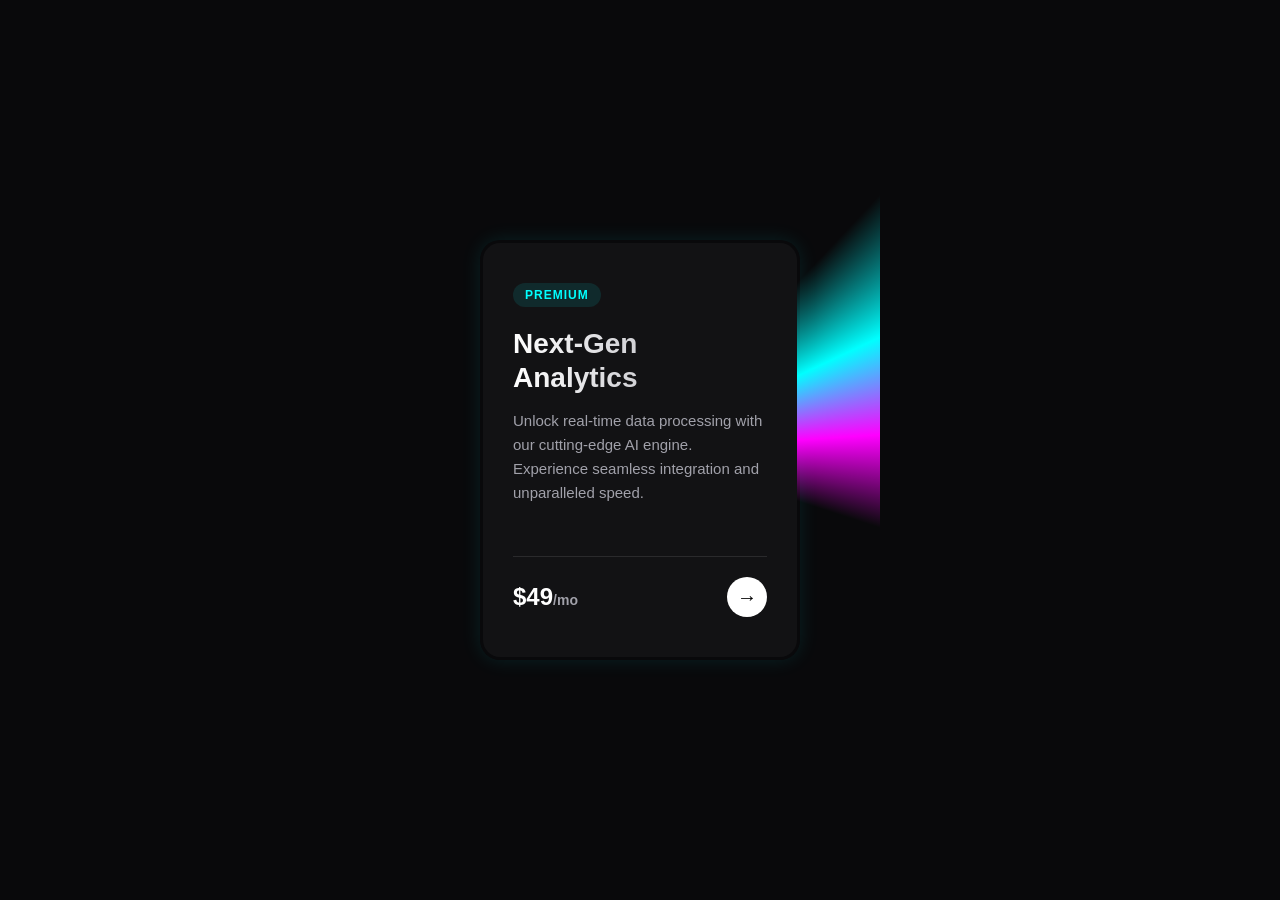
==== GlowingBorder.html @ 2dd0ad39 "Add animated glowing border card layout This HTML file creates an animated glowing border effect aro" ====
<!DOCTYPE html>
<html lang="en">
<head>
    <meta charset="UTF-8">
    <meta name="viewport" content="width=device-width, initial-scale=1.0">
    <title>Animated Glowing Border</title>
    <style>
        * {
            margin: 0;
            padding: 0;
            box-sizing: border-box;
            font-family: 'Segoe UI', Tahoma, Geneva, Verdana, sans-serif;
        }

        body {
            height: 100vh;
            display: flex;
            align-items: center;
            justify-content: center;
            background-color: #09090b; 
            color: #ffffff;
        }

        .glow-wrapper {
            position: relative;
            width: 320px;
            height: 420px;
            border-radius: 20px;
            display: flex;
            align-items: center;
            justify-content: center;
            box-shadow: 0 0 20px rgba(0, 255, 255, 0.1);
            transition: box-shadow 0.5s ease, transform 0.5s ease;
        }

        .glow-wrapper:hover {
            transform: translateY(-5px);
            box-shadow: 0 0 40px rgba(0, 255, 255, 0.4), 0 0 80px rgba(255, 0, 255, 0.2);
        }

        .glow-wrapper::before {
            content: "";
            position: absolute;
            width: 150%;
            height: 150%;
            background: conic-gradient(
                transparent, 
                transparent, 
                transparent, 
                #00ffff, 
                #ff00ff, 
                transparent 30%
            );
            animation: rotate-gradient 4s linear infinite;
        }

        @keyframes rotate-gradient {
            0% { transform: rotate(0deg); }
            100% { transform: rotate(360deg); }
        }

        .card-inner {
            position: absolute;
            inset: 3px; 
            background-color: #121214;
            border-radius: 17px;
            z-index: 10;
            display: flex;
            flex-direction: column;
            padding: 40px 30px;
        }

        .tag {
            align-self: flex-start;
            background: rgba(0, 255, 255, 0.1);
            color: #00ffff;
            padding: 5px 12px;
            border-radius: 20px;
            font-size: 12px;
            font-weight: 600;
            letter-spacing: 1px;
            text-transform: uppercase;
            margin-bottom: 20px;
        }

        .title {
            font-size: 28px;
            font-weight: 700;
            margin-bottom: 15px;
            line-height: 1.2;
            background: linear-gradient(to right, #ffffff, #a1a1aa);
            -webkit-background-clip: text;
            -webkit-text-fill-color: transparent;
        }

        .description {
            color: #a1a1aa;
            font-size: 15px;
            line-height: 1.6;
            flex-grow: 1;
        }

        .cta {
            display: flex;
            align-items: center;
            justify-content: space-between;
            margin-top: 20px;
            padding-top: 20px;
            border-top: 1px solid rgba(255, 255, 255, 0.1);
        }

        .price {
            font-size: 24px;
            font-weight: 600;
        }

        .icon-btn {
            background: #ffffff;
            color: #000000;
            width: 40px;
            height: 40px;
            border-radius: 50%;
            display: flex;
            align-items: center;
            justify-content: center;
            text-decoration: none;
            font-size: 20px;
            font-weight: bold;
            transition: transform 0.3s ease;
        }

        .icon-btn:hover {
            transform: scale(1.1) rotate(15deg);
        }
    </style>
</head>
<body>
    <div class="glow-wrapper">
        <div class="card-inner">
            <span class="tag">Premium</span>
            <h1 class="title">Next-Gen Analytics</h1>
            <p class="description">
                Unlock real-time data processing with our cutting-edge AI engine. 
                Experience seamless integration and unparalleled speed.
            </p>
            
            <div class="cta">
                <span class="price">$49<span style="font-size: 14px; color: #a1a1aa;">/mo</span></span>
                <a href="#" class="icon-btn">→</a>
            </div>
        </div>
    </div>
</body>
</html>
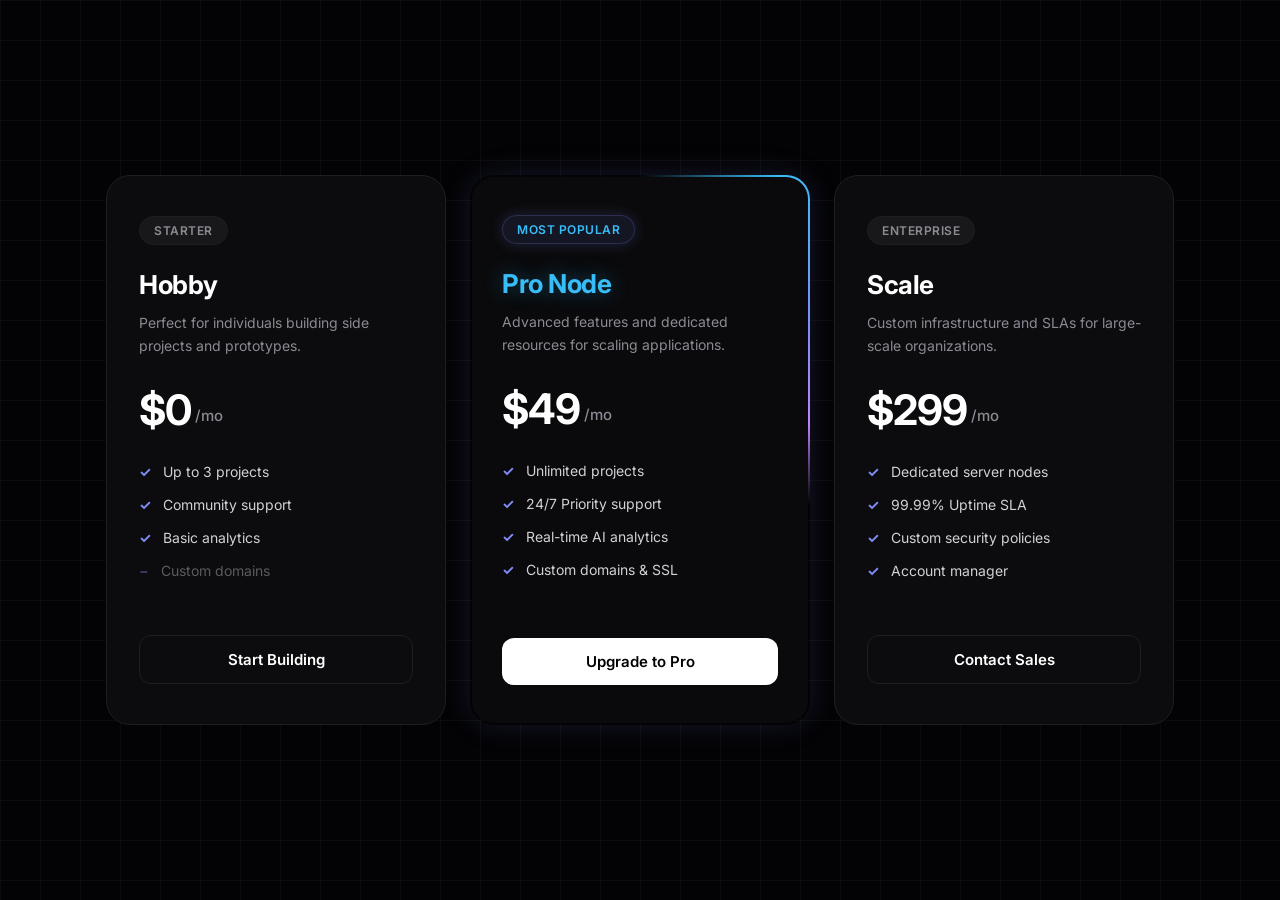
==== commit a15d2d95: "Rename title and update card styles for pricing" ====
--- a/GlowingBorder.html
+++ b/GlowingBorder.html
@@ -3,152 +3,314 @@
 <head>
     <meta charset="UTF-8">
     <meta name="viewport" content="width=device-width, initial-scale=1.0">
-    <title>Animated Glowing Border</title>
+    <title>Next-Gen Pricing Cards</title>
     <style>
+        @import url('https://fonts.googleapis.com/css2?family=Inter:wght@300;400;500;600;700&display=swap');
+
+        :root {
+            --bg-color: #030305;
+            --card-bg: #0c0c0e;
+            --card-border: #1f1f22;
+            --text-primary: #ffffff;
+            --text-secondary: #8b8b93;
+            --glow-color-1: #38bdf8;
+            --glow-color-2: #818cf8;
+            --glow-color-3: #c084fc;
+        }
+
         * {
             margin: 0;
             padding: 0;
             box-sizing: border-box;
-            font-family: 'Segoe UI', Tahoma, Geneva, Verdana, sans-serif;
+            font-family: 'Inter', sans-serif;
         }
 
         body {
-            height: 100vh;
+            min-height: 100vh;
             display: flex;
             align-items: center;
             justify-content: center;
-            background-color: #09090b; 
-            color: #ffffff;
-        }
-
-        .glow-wrapper {
+            background-color: var(--bg-color);
+            color: var(--text-primary);
+            padding: 40px 20px;
+            /* Subtle modern grid background */
+            background-image: 
+                linear-gradient(rgba(255, 255, 255, 0.03) 1px, transparent 1px),
+                linear-gradient(90deg, rgba(255, 255, 255, 0.03) 1px, transparent 1px);
+            background-size: 40px 40px;
+        }
+
+        .pricing-container {
+            display: flex;
+            gap: 24px;
+            flex-wrap: wrap;
+            justify-content: center;
+            max-width: 1200px;
+            width: 100%;
+        }
+
+        /* Base Card Styling */
+        .card {
+            width: 100%;
+            max-width: 340px;
+            background-color: var(--card-bg);
+            border: 1px solid var(--card-border);
+            border-radius: 24px;
+            padding: 40px 32px;
+            display: flex;
+            flex-direction: column;
+            transition: transform 0.4s ease, box-shadow 0.4s ease;
             position: relative;
-            width: 320px;
-            height: 420px;
-            border-radius: 20px;
-            display: flex;
-            align-items: center;
-            justify-content: center;
-            box-shadow: 0 0 20px rgba(0, 255, 255, 0.1);
-            transition: box-shadow 0.5s ease, transform 0.5s ease;
-        }
-
-        .glow-wrapper:hover {
-            transform: translateY(-5px);
-            box-shadow: 0 0 40px rgba(0, 255, 255, 0.4), 0 0 80px rgba(255, 0, 255, 0.2);
-        }
-
-        .glow-wrapper::before {
+        }
+
+        .card:hover {
+            transform: translateY(-8px);
+            box-shadow: 0 20px 40px rgba(0, 0, 0, 0.4);
+        }
+
+        /* The Highlighted Animated Glow Card */
+        .card-premium-wrapper {
+            position: relative;
+            width: 100%;
+            max-width: 340px;
+            border-radius: 24px;
+            padding: 2px; /* This padding creates the border thickness */
+            overflow: hidden;
+            display: flex;
+            transition: transform 0.4s ease, box-shadow 0.4s ease;
+            box-shadow: 0 0 30px rgba(129, 140, 248, 0.15);
+        }
+
+        .card-premium-wrapper:hover {
+            transform: translateY(-8px);
+            box-shadow: 0 0 50px rgba(129, 140, 248, 0.3);
+        }
+
+        /* Rotating Gradient */
+        .card-premium-wrapper::before {
             content: "";
             position: absolute;
-            width: 150%;
-            height: 150%;
+            top: -50%;
+            left: -50%;
+            width: 200%;
+            height: 200%;
             background: conic-gradient(
                 transparent, 
-                transparent, 
-                transparent, 
-                #00ffff, 
-                #ff00ff, 
+                var(--glow-color-1), 
+                var(--glow-color-2), 
+                var(--glow-color-3), 
                 transparent 30%
             );
-            animation: rotate-gradient 4s linear infinite;
-        }
-
-        @keyframes rotate-gradient {
+            animation: rotate-border 4s linear infinite;
+        }
+
+        @keyframes rotate-border {
             0% { transform: rotate(0deg); }
             100% { transform: rotate(360deg); }
         }
 
-        .card-inner {
-            position: absolute;
-            inset: 3px; 
-            background-color: #121214;
-            border-radius: 17px;
-            z-index: 10;
+        /* Inner Premium Card masking the gradient center */
+        .card-premium-inner {
+            background-color: #0a0a0c;
+            border-radius: 22px;
+            padding: 38px 30px;
+            width: 100%;
             display: flex;
             flex-direction: column;
-            padding: 40px 30px;
+            z-index: 2;
         }
 
         .tag {
             align-self: flex-start;
-            background: rgba(0, 255, 255, 0.1);
-            color: #00ffff;
-            padding: 5px 12px;
+            padding: 6px 14px;
             border-radius: 20px;
             font-size: 12px;
             font-weight: 600;
-            letter-spacing: 1px;
+            letter-spacing: 0.5px;
             text-transform: uppercase;
-            margin-bottom: 20px;
+            margin-bottom: 24px;
+        }
+
+        .tag-basic {
+            background: rgba(255, 255, 255, 0.05);
+            color: var(--text-secondary);
+            border: 1px solid var(--card-border);
+        }
+
+        .tag-premium {
+            background: rgba(129, 140, 248, 0.1);
+            color: var(--glow-color-1);
+            border: 1px solid rgba(129, 140, 248, 0.2);
+            box-shadow: 0 0 15px rgba(129, 140, 248, 0.2);
         }
 
         .title {
-            font-size: 28px;
+            font-size: 26px;
             font-weight: 700;
-            margin-bottom: 15px;
-            line-height: 1.2;
-            background: linear-gradient(to right, #ffffff, #a1a1aa);
-            -webkit-background-clip: text;
-            -webkit-text-fill-color: transparent;
+            margin-bottom: 12px;
+            letter-spacing: -0.5px;
+        }
+
+        .premium-text {
+            color: var(--glow-color-1);
+            text-shadow: 0 0 20px rgba(56, 189, 248, 0.4);
         }
 
         .description {
-            color: #a1a1aa;
+            color: var(--text-secondary);
+            font-size: 14px;
+            line-height: 1.6;
+            margin-bottom: 32px;
+            min-height: 44px;
+        }
+
+        .price-container {
+            margin-bottom: 32px;
+            display: flex;
+            align-items: flex-end;
+            gap: 4px;
+        }
+
+        .price {
+            font-size: 42px;
+            font-weight: 700;
+            line-height: 1;
+            letter-spacing: -1px;
+        }
+
+        .interval {
+            color: var(--text-secondary);
             font-size: 15px;
-            line-height: 1.6;
+            font-weight: 500;
+            padding-bottom: 6px;
+        }
+
+        .features-list {
+            list-style: none;
+            margin-bottom: 40px;
             flex-grow: 1;
         }
 
-        .cta {
+        .feature-item {
             display: flex;
             align-items: center;
-            justify-content: space-between;
-            margin-top: 20px;
-            padding-top: 20px;
-            border-top: 1px solid rgba(255, 255, 255, 0.1);
-        }
-
-        .price {
-            font-size: 24px;
+            gap: 12px;
+            font-size: 14px;
+            color: #d1d1d6;
+            margin-bottom: 16px;
+        }
+
+        .check-icon {
+            color: var(--glow-color-2);
+            font-size: 14px;
+            font-weight: bold;
+        }
+
+        .btn {
+            width: 100%;
+            padding: 14px 0;
+            border-radius: 12px;
+            font-size: 15px;
             font-weight: 600;
-        }
-
-        .icon-btn {
-            background: #ffffff;
+            text-align: center;
+            text-decoration: none;
+            transition: all 0.3s ease;
+            cursor: pointer;
+            border: none;
+        }
+
+        .btn-outline {
+            background: transparent;
+            color: var(--text-primary);
+            border: 1px solid var(--card-border);
+        }
+
+        .btn-outline:hover {
+            background: rgba(255, 255, 255, 0.05);
+            border-color: #3f3f46;
+        }
+
+        .btn-filled {
+            background: var(--text-primary);
             color: #000000;
-            width: 40px;
-            height: 40px;
-            border-radius: 50%;
-            display: flex;
-            align-items: center;
-            justify-content: center;
-            text-decoration: none;
-            font-size: 20px;
-            font-weight: bold;
-            transition: transform 0.3s ease;
-        }
-
-        .icon-btn:hover {
-            transform: scale(1.1) rotate(15deg);
+        }
+
+        .btn-filled:hover {
+            transform: scale(1.02);
+            box-shadow: 0 10px 20px rgba(255, 255, 255, 0.1);
         }
     </style>
 </head>
 <body>
-    <div class="glow-wrapper">
-        <div class="card-inner">
-            <span class="tag">Premium</span>
-            <h1 class="title">Next-Gen Analytics</h1>
-            <p class="description">
-                Unlock real-time data processing with our cutting-edge AI engine. 
-                Experience seamless integration and unparalleled speed.
-            </p>
+
+    <div class="pricing-container">
+        
+        <!-- Standard Card -->
+        <div class="card">
+            <span class="tag tag-basic">Starter</span>
+            <h2 class="title">Hobby</h2>
+            <p class="description">Perfect for individuals building side projects and prototypes.</p>
             
-            <div class="cta">
-                <span class="price">$49<span style="font-size: 14px; color: #a1a1aa;">/mo</span></span>
-                <a href="#" class="icon-btn">→</a>
+            <div class="price-container">
+                <span class="price">$0</span>
+                <span class="interval">/mo</span>
+            </div>
+
+            <ul class="features-list">
+                <li class="feature-item"><span class="check-icon">✓</span> Up to 3 projects</li>
+                <li class="feature-item"><span class="check-icon">✓</span> Community support</li>
+                <li class="feature-item"><span class="check-icon">✓</span> Basic analytics</li>
+                <li class="feature-item" style="opacity: 0.4;"><span class="check-icon">−</span> Custom domains</li>
+            </ul>
+
+            <a href="#" class="btn btn-outline">Start Building</a>
+        </div>
+
+        <!-- Animated Glowing Card -->
+        <div class="card-premium-wrapper">
+            <div class="card-premium-inner">
+                <span class="tag tag-premium">Most Popular</span>
+                <h2 class="title premium-text">Pro Node</h2>
+                <p class="description">Advanced features and dedicated resources for scaling applications.</p>
+                
+                <div class="price-container">
+                    <span class="price">$49</span>
+                    <span class="interval">/mo</span>
+                </div>
+
+                <ul class="features-list">
+                    <li class="feature-item"><span class="check-icon">✓</span> Unlimited projects</li>
+                    <li class="feature-item"><span class="check-icon">✓</span> 24/7 Priority support</li>
+                    <li class="feature-item"><span class="check-icon">✓</span> Real-time AI analytics</li>
+                    <li class="feature-item"><span class="check-icon">✓</span> Custom domains & SSL</li>
+                </ul>
+
+                <a href="#" class="btn btn-filled">Upgrade to Pro</a>
             </div>
         </div>
+
+        <!-- Standard Card -->
+        <div class="card">
+            <span class="tag tag-basic">Enterprise</span>
+            <h2 class="title">Scale</h2>
+            <p class="description">Custom infrastructure and SLAs for large-scale organizations.</p>
+            
+            <div class="price-container">
+                <span class="price">$299</span>
+                <span class="interval">/mo</span>
+            </div>
+
+            <ul class="features-list">
+                <li class="feature-item"><span class="check-icon">✓</span> Dedicated server nodes</li>
+                <li class="feature-item"><span class="check-icon">✓</span> 99.99% Uptime SLA</li>
+                <li class="feature-item"><span class="check-icon">✓</span> Custom security policies</li>
+                <li class="feature-item"><span class="check-icon">✓</span> Account manager</li>
+            </ul>
+
+            <a href="#" class="btn btn-outline">Contact Sales</a>
+        </div>
+
     </div>
+
 </body>
 </html>
